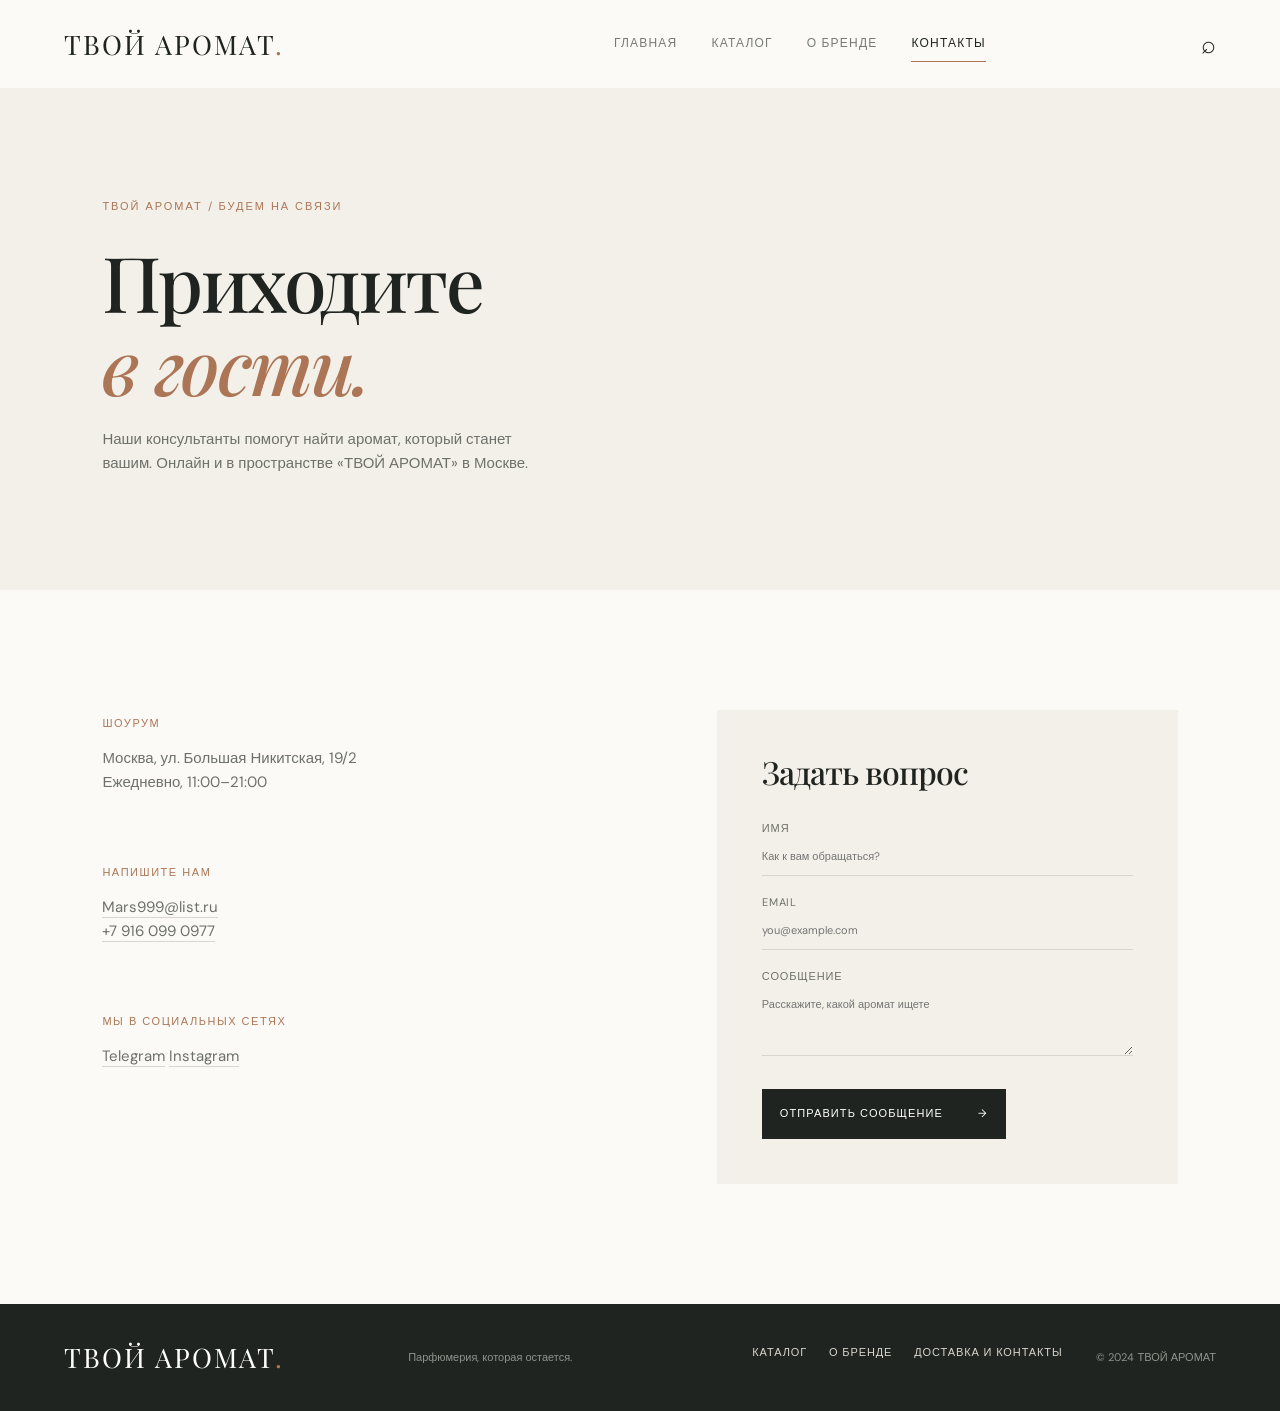
==== contacts.html @ 33c0ff0f "Add files via upload" ====
<!doctype html>
<html lang="ru">
  <head>
    <meta charset="UTF-8" />
    <meta name="viewport" content="width=device-width, initial-scale=1.0" />
    <link rel="stylesheet" href="style.css" />
    <link rel="icon" type="image/svg+xml" href="assets/favicon.svg" />
    <link rel="preconnect" href="https://fonts.googleapis.com" />
    <link rel="preconnect" href="https://fonts.gstatic.com" crossorigin />
    <link
      href="https://fonts.googleapis.com/css2?family=DM+Sans:wght@400;500;600&family=Playfair+Display:wght@500;600;700&display=swap"
      rel="stylesheet"
    />
    <title>Контакты — ТВОЙ АРОМАТ</title>
  </head>
  <body>
    <header class="site-header">
      <a class="brand" href="index.html">ТВОЙ АРОМАТ<span>.</span></a>
      <nav class="main-nav">
        <a href="index.html">Главная</a><a href="catalog.html">Каталог</a
        ><a href="about.html">О бренде</a
        ><a class="active" href="contacts.html">Контакты</a>
      </nav>
      <div class="header-actions">
        <button
          class="icon-button"
          data-search-toggle
          aria-label="Открыть поиск"
        >
          ⌕</button
        ><button class="menu-toggle" aria-label="Открыть меню">☰</button>
      </div>
    </header>
    <main>
      <section class="page-intro contact-intro">
        <p class="eyebrow">ТВОЙ АРОМАТ / будем на связи</p>
        <h1>Приходите<br /><em>в гости.</em></h1>
        <p>
          Наши консультанты помогут найти аромат, который станет вашим. Онлайн и
          в пространстве «ТВОЙ АРОМАТ» в Москве.
        </p>
      </section>
      <section class="contact-grid section-pad">
        <div class="contact-details">
          <div>
            <span>Шоурум</span>
            <p>
              Москва, ул. Большая Никитская, 19/2<br />Ежедневно, 11:00–21:00
            </p>
          </div>
          <div>
            <span>Напишите нам</span>
            <p>
              <a href="mailto:Mars999@list.ru">Mars999@list.ru</a><br /><a
                href="tel:+79160990977"
                >+7 916 099 0977</a
              >
            </p>
          </div>
          <div>
            <span>Мы в социальных сетях</span>
            <p><a href="#">Telegram</a> <a href="#">Instagram</a></p>
          </div>
        </div>
        <form class="contact-form">
          <h2>Задать вопрос</h2>
          <label
            >Имя<input type="text" placeholder="Как к вам обращаться?" /></label
          ><label
            >Email<input type="email" placeholder="you@example.com" /></label
          ><label
            >Сообщение<textarea
              placeholder="Расскажите, какой аромат ищете"
            ></textarea></label
          ><button class="button button-dark" type="submit">
            Отправить сообщение <span>→</span>
          </button>
        </form>
      </section>
    </main>
    <footer class="site-footer">
      <a class="brand" href="index.html">ТВОЙ АРОМАТ<span>.</span></a>
      <p>Парфюмерия, которая остается.</p>
      <div class="footer-links">
        <a href="catalog.html">Каталог</a><a href="about.html">О бренде</a
        ><a href="contacts.html">Доставка и контакты</a>
      </div>
      <small>© 2024 ТВОЙ АРОМАТ</small>
    </footer>
    <script src="script.js"></script>
  </body>
</html>
---- style.css ----
@import url("https://fonts.googleapis.com/css2?family=DM+Sans:wght@400;500;600&family=Playfair+Display:wght@500;600;700&display=swap");

:root {
  --ink: #202421;
  --muted: #6e716b;
  --cream: #f3f0e9;
  --paper: #fbfaf7;
  --copper: #ac7656;
  --line: #d9d5cc;
  --serif: "Playfair Display", Georgia, serif;
  --sans: "DM Sans", sans-serif;
}
* {
  box-sizing: border-box;
}
html {
  scroll-behavior: smooth;
}
body {
  margin: 0;
  background: var(--paper);
  color: var(--ink);
  font-family: var(--sans);
  font-size: 15px;
  line-height: 1.6;
}
a {
  color: inherit;
  text-decoration: none;
}
button,
input,
select,
textarea {
  font: inherit;
}
button {
  cursor: pointer;
}
.announcement {
  background: var(--ink);
  color: #f4eee5;
  font-size: 11px;
  letter-spacing: 0.08em;
  padding: 8px 5vw;
  text-align: center;
  text-transform: uppercase;
}
.announcement span {
  color: var(--copper);
  margin: 0 12px;
}
.site-header {
  align-items: center;
  background: var(--paper);
  display: flex;
  height: 88px;
  justify-content: space-between;
  padding: 0 5vw;
  position: sticky;
  top: 0;
  z-index: 20;
}
.brand {
  font-family: var(--serif);
  font-size: clamp(18px, 2.1vw, 30px);
  letter-spacing: 0.07em;
  line-height: 1;
}
.brand span {
  color: var(--copper);
}
.main-nav {
  display: flex;
  gap: 34px;
  margin-left: 10%;
}
.main-nav a {
  color: #777a75;
  font-size: 12px;
  position: relative;
  text-transform: uppercase;
  letter-spacing: 0.1em;
}
.main-nav a:after {
  background: var(--copper);
  bottom: -8px;
  content: "";
  height: 1px;
  left: 0;
  position: absolute;
  transform: scaleX(0);
  transform-origin: left;
  transition: transform 0.25s;
  width: 100%;
}
.main-nav a:hover:after,
.main-nav a.active:after {
  transform: scaleX(1);
}
.main-nav a.active {
  color: var(--ink);
}
.header-actions {
  align-items: center;
  display: flex;
  gap: 22px;
}
.icon-button,
.menu-toggle {
  background: transparent;
  border: 0;
  color: var(--ink);
  font-size: 25px;
  line-height: 1;
  padding: 0;
}
.menu-toggle {
  display: none;
  font-size: 20px;
}
.search-panel {
  background: var(--cream);
  border-bottom: 1px solid var(--line);
  display: none;
  gap: 20px;
  padding: 20px 5vw;
}
.search-panel.open {
  display: flex;
}
.search-panel input {
  background: transparent;
  border: 0;
  border-bottom: 1px solid var(--ink);
  flex: 1;
  outline: 0;
  padding: 8px 0;
}
.search-panel button {
  background: none;
  border: 0;
  text-transform: uppercase;
  font-size: 11px;
  letter-spacing: 0.1em;
}
.hero {
  background: #252a28;
  color: #fbf8f2;
  display: grid;
  grid-template-columns: 1fr 1fr;
  min-height: calc(100vh - 120px);
}
.hero-copy {
  align-self: center;
  padding: 7vw 8vw;
}
.eyebrow {
  color: var(--copper);
  font-size: 11px;
  letter-spacing: 0.18em;
  margin: 0 0 24px;
  text-transform: uppercase;
}
h1,
h2,
h3,
p {
  margin-top: 0;
}
h1,
h2 {
  font-family: var(--serif);
  font-weight: 500;
  line-height: 1.08;
}
h1 {
  font-size: clamp(44px, 6vw, 82px);
  letter-spacing: -0.03em;
  margin-bottom: 30px;
}
h2 {
  font-size: clamp(36px, 4.5vw, 64px);
  letter-spacing: -0.03em;
}
em {
  color: var(--copper);
  font-style: italic;
}
.hero-text {
  color: #bfc2bc;
  max-width: 410px;
}
.button {
  align-items: center;
  border: 0;
  display: inline-flex;
  gap: 35px;
  justify-content: space-between;
  padding: 16px 18px;
  text-transform: uppercase;
  font-size: 11px;
  letter-spacing: 0.1em;
  transition:
    transform 0.2s,
    background 0.2s;
}
.button:hover {
  transform: translateY(-3px);
}
.button-light {
  background: #f5f0e7;
  color: var(--ink);
  margin-top: 18px;
  min-width: 230px;
}
.button-dark {
  background: var(--ink);
  color: white;
}
.hero-meta {
  align-items: center;
  display: flex;
  gap: 14px;
  margin-top: 70px;
  color: #91968e;
  font-size: 11px;
}
.hero-meta i {
  background: var(--copper);
  display: block;
  height: 1px;
  width: 46px;
}
.hero-meta small {
  margin-left: 15px;
}
.hero-image {
  background:
    linear-gradient(105deg, rgba(19, 28, 26, 0.1), rgba(19, 28, 26, 0.25)),
    url("assets/kilian.jfif") center/cover;
  min-height: 500px;
  position: relative;
}
.hero-stamp {
  border: 1px solid rgba(244, 238, 224, 0.6);
  border-radius: 50%;
  color: #eee8dc;
  font-family: var(--serif);
  font-size: 16px;
  height: 112px;
  line-height: 1.1;
  padding-top: 36px;
  position: absolute;
  right: 12%;
  text-align: center;
  top: 12%;
  transform: rotate(12deg);
  width: 112px;
}
.section-pad {
  padding: 120px 8vw;
}
.section-label {
  color: var(--copper);
  font-size: 11px;
  letter-spacing: 0.15em;
  text-transform: uppercase;
}
.intro {
  background: var(--cream);
}
.intro-content {
  display: grid;
  gap: 12vw;
  grid-template-columns: 1fr 1fr;
  margin-top: 70px;
}
.intro-content h2 {
  margin: 0;
}
.intro-content p {
  color: var(--muted);
  max-width: 365px;
}
.text-link {
  border-bottom: 1px solid var(--copper);
  display: inline-flex;
  gap: 28px;
  padding-bottom: 5px;
  font-size: 11px;
  letter-spacing: 0.1em;
  text-transform: uppercase;
}
.featured {
  background: var(--paper);
}
.section-heading {
  align-items: end;
  display: flex;
  justify-content: space-between;
  margin-bottom: 48px;
}
.section-heading h2 {
  margin: 15px 0 0;
}
.product-grid {
  display: grid;
  gap: 24px;
  grid-template-columns: repeat(3, 1fr);
}
.product-card {
  min-width: 0;
}
.product-image {
  background-color: #ddd;
  display: block;
  height: 410px;
  overflow: hidden;
  position: relative;
  transition: transform 0.3s;
}
.product-image:after {
  background: rgba(255, 255, 255, 0.13);
  content: "";
  inset: 0;
  opacity: 0;
  position: absolute;
  transition: opacity 0.3s;
}
.product-image:hover {
  transform: translateY(-5px);
}
.product-image:hover:after {
  opacity: 1;
}
.img-oud {
  background:
    linear-gradient(145deg, rgba(75, 52, 33, 0.2), rgba(24, 19, 15, 0.5)),
    url("https://images.unsplash.com/photo-1594035910387-fea47794261f?auto=format&fit=crop&w=700&q=80")
      center/cover;
}
.img-santal {
  background:
    linear-gradient(145deg, rgba(203, 174, 135, 0.2), rgba(81, 62, 44, 0.3)),
    url("https://images.unsplash.com/photo-1608571423902-eed4a5ad8108?auto=format&fit=crop&w=700&q=80")
      center/cover;
}
.img-rose {
  background:
    linear-gradient(145deg, rgba(216, 156, 156, 0.15), rgba(73, 38, 35, 0.35)),
    url("https://images.unsplash.com/photo-1588405748880-12d1d2a59f75?auto=format&fit=crop&w=700&q=80")
      center/cover;
}
.img-another {
  background:
    linear-gradient(145deg, rgba(198, 199, 185, 0.2), rgba(47, 52, 44, 0.4)),
    url("https://images.unsplash.com/photo-1615634260167-c8cdede054de?auto=format&fit=crop&w=700&q=80")
      center/cover;
}
.img-gris {
  background:
    linear-gradient(145deg, rgba(191, 182, 159, 0.2), rgba(63, 58, 49, 0.35)),
    url("https://images.unsplash.com/photo-1610461888750-10bfc601b8e1?auto=format&fit=crop&w=700&q=80")
      center/cover;
}
.img-mojave {
  background:
    linear-gradient(145deg, rgba(226, 194, 157, 0.2), rgba(104, 74, 49, 0.35)),
    url("https://images.unsplash.com/photo-1541643600914-78b084683601?auto=format&fit=crop&w=700&q=80")
      center/cover;
}
.img-amber {
  background:
    linear-gradient(145deg, rgba(208, 153, 78, 0.16), rgba(56, 38, 23, 0.42)),
    url("https://images.unsplash.com/photo-1557170334-a9632e77c6e4?auto=format&fit=crop&w=700&q=80")
      center/cover;
}
.img-lilac {
  background:
    linear-gradient(145deg, rgba(173, 153, 201, 0.16), rgba(57, 41, 78, 0.4)),
    url("https://images.unsplash.com/photo-1592945403244-b3fbafd7f539?auto=format&fit=crop&w=700&q=80")
      center/cover;
}
.img-teal {
  background:
    linear-gradient(145deg, rgba(108, 183, 174, 0.18), rgba(28, 63, 65, 0.42)),
    url("https://images.unsplash.com/photo-1563170351-be82bc888aa4?auto=format&fit=crop&w=700&q=80")
      center/cover;
}
.img-noir {
  background:
    linear-gradient(145deg, rgba(107, 113, 126, 0.18), rgba(20, 23, 31, 0.5)),
    url("https://images.unsplash.com/photo-1619994403073-2cec844b8e63?auto=format&fit=crop&w=700&q=80")
      center/cover;
}
.catalog-grid .product-card:nth-child(11) .product-image {
  background:
    linear-gradient(145deg, rgba(196, 133, 71, 0.18), rgba(48, 33, 25, 0.44)),
    url("https://loremflickr.com/700/900/perfume,bottle?lock=11") center/cover;
}
.catalog-grid .product-card:nth-child(12) .product-image {
  background:
    linear-gradient(145deg, rgba(82, 146, 161, 0.18), rgba(24, 46, 60, 0.44)),
    url("https://loremflickr.com/700/900/perfume,bottle?lock=12") center/cover;
}
.catalog-grid .product-card:nth-child(13) .product-image {
  background:
    linear-gradient(145deg, rgba(191, 103, 91, 0.18), rgba(62, 29, 32, 0.44)),
    url("https://loremflickr.com/700/900/perfume,bottle?lock=13") center/cover;
}
.catalog-grid .product-card:nth-child(14) .product-image {
  background:
    linear-gradient(145deg, rgba(105, 150, 102, 0.18), rgba(30, 57, 35, 0.44)),
    url("https://loremflickr.com/700/900/perfume,bottle?lock=14") center/cover;
}
.catalog-grid .product-card:nth-child(15) .product-image {
  background:
    linear-gradient(145deg, rgba(210, 167, 76, 0.18), rgba(67, 49, 21, 0.44)),
    url("https://loremflickr.com/700/900/perfume,bottle?lock=15") center/cover;
}
.catalog-grid .product-card:nth-child(16) .product-image {
  background:
    linear-gradient(145deg, rgba(126, 105, 170, 0.18), rgba(43, 31, 69, 0.44)),
    url("https://loremflickr.com/700/900/perfume,bottle?lock=16") center/cover;
}
.catalog-grid .product-card:nth-child(17) .product-image {
  background:
    linear-gradient(145deg, rgba(224, 123, 68, 0.18), rgba(68, 33, 22, 0.44)),
    url("https://loremflickr.com/700/900/perfume,bottle?lock=17") center/cover;
}
.catalog-grid .product-card:nth-child(18) .product-image {
  background:
    linear-gradient(145deg, rgba(90, 167, 161, 0.18), rgba(24, 58, 58, 0.44)),
    url("https://loremflickr.com/700/900/perfume,bottle?lock=18") center/cover;
}
.catalog-grid .product-card:nth-child(19) .product-image {
  background:
    linear-gradient(145deg, rgba(195, 90, 129, 0.18), rgba(64, 27, 48, 0.44)),
    url("https://loremflickr.com/700/900/perfume,bottle?lock=19") center/cover;
}
.catalog-grid .product-card:nth-child(20) .product-image {
  background:
    linear-gradient(145deg, rgba(129, 157, 84, 0.18), rgba(42, 54, 27, 0.44)),
    url("https://loremflickr.com/700/900/perfume,bottle?lock=20") center/cover;
}
.catalog-grid .product-card:nth-child(21) .product-image {
  background:
    linear-gradient(145deg, rgba(216, 156, 75, 0.18), rgba(68, 45, 21, 0.44)),
    url("https://loremflickr.com/700/900/perfume,bottle?lock=21") center/cover;
}
.catalog-grid .product-card:nth-child(22) .product-image {
  background:
    linear-gradient(145deg, rgba(105, 126, 190, 0.18), rgba(34, 43, 74, 0.44)),
    url("https://loremflickr.com/700/900/perfume,bottle?lock=22") center/cover;
}
.catalog-grid .product-card:nth-child(23) .product-image {
  background:
    linear-gradient(145deg, rgba(188, 94, 76, 0.18), rgba(62, 31, 29, 0.44)),
    url("https://loremflickr.com/700/900/perfume,bottle?lock=23") center/cover;
}
.catalog-grid .product-card:nth-child(24) .product-image {
  background:
    linear-gradient(145deg, rgba(77, 155, 124, 0.18), rgba(24, 58, 47, 0.44)),
    url("https://loremflickr.com/700/900/perfume,bottle?lock=24") center/cover;
}
.catalog-grid .product-card:nth-child(25) .product-image {
  background:
    linear-gradient(145deg, rgba(210, 129, 58, 0.18), rgba(68, 39, 22, 0.44)),
    url("https://loremflickr.com/700/900/perfume,bottle?lock=25") center/cover;
}
.catalog-grid .product-card:nth-child(26) .product-image {
  background:
    linear-gradient(145deg, rgba(89, 145, 183, 0.18), rgba(25, 51, 72, 0.44)),
    url("https://loremflickr.com/700/900/perfume,bottle?lock=26") center/cover;
}
.catalog-grid .product-card:nth-child(27) .product-image {
  background:
    linear-gradient(145deg, rgba(180, 95, 158, 0.18), rgba(59, 30, 55, 0.44)),
    url("https://loremflickr.com/700/900/perfume,bottle?lock=27") center/cover;
}
.catalog-grid .product-card:nth-child(28) .product-image {
  background:
    linear-gradient(145deg, rgba(87, 169, 137, 0.18), rgba(25, 63, 46, 0.44)),
    url("https://loremflickr.com/700/900/perfume,bottle?lock=28") center/cover;
}
.catalog-grid .product-card:nth-child(29) .product-image {
  background:
    linear-gradient(145deg, rgba(211, 159, 58, 0.18), rgba(69, 47, 22, 0.44)),
    url("https://loremflickr.com/700/900/perfume,bottle?lock=29") center/cover;
}
.catalog-grid .product-card:nth-child(30) .product-image {
  background:
    linear-gradient(145deg, rgba(113, 113, 183, 0.18), rgba(39, 37, 76, 0.44)),
    url("https://loremflickr.com/700/900/perfume,bottle?lock=30") center/cover;
}
.catalog-grid .product-card:nth-child(31) .product-image {
  background:
    linear-gradient(145deg, rgba(200, 91, 73, 0.18), rgba(66, 30, 29, 0.44)),
    url("https://loremflickr.com/700/900/perfume,bottle?lock=31") center/cover;
}
.catalog-grid .product-card:nth-child(32) .product-image {
  background:
    linear-gradient(145deg, rgba(69, 153, 120, 0.18), rgba(25, 57, 46, 0.44)),
    url("https://loremflickr.com/700/900/perfume,bottle?lock=32") center/cover;
}
.catalog-grid .product-card:nth-child(33) .product-image {
  background:
    linear-gradient(145deg, rgba(220, 157, 62, 0.18), rgba(70, 47, 21, 0.44)),
    url("https://loremflickr.com/700/900/perfume,bottle?lock=33") center/cover;
}
.catalog-grid .product-card:nth-child(34) .product-image {
  background:
    linear-gradient(145deg, rgba(120, 92, 180, 0.18), rgba(45, 31, 73, 0.44)),
    url("https://loremflickr.com/700/900/perfume,bottle?lock=34") center/cover;
}
.catalog-grid .product-card:nth-child(35) .product-image {
  background:
    linear-gradient(145deg, rgba(202, 107, 66, 0.18), rgba(68, 34, 24, 0.44)),
    url("https://loremflickr.com/700/900/perfume,bottle?lock=35") center/cover;
}
.catalog-grid .product-card:nth-child(36) .product-image {
  background:
    linear-gradient(145deg, rgba(64, 140, 169, 0.18), rgba(21, 48, 65, 0.44)),
    url("https://loremflickr.com/700/900/perfume,bottle?lock=36") center/cover;
}
.catalog-grid .product-card:nth-child(37) .product-image {
  background:
    linear-gradient(145deg, rgba(212, 113, 104, 0.18), rgba(71, 34, 37, 0.44)),
    url("https://loremflickr.com/700/900/perfume,bottle?lock=37") center/cover;
}
.catalog-grid .product-card:nth-child(38) .product-image {
  background:
    linear-gradient(145deg, rgba(112, 157, 81, 0.18), rgba(35, 58, 29, 0.44)),
    url("https://loremflickr.com/700/900/perfume,bottle?lock=38") center/cover;
}
.catalog-grid .product-card:nth-child(39) .product-image {
  background:
    linear-gradient(145deg, rgba(173, 90, 168, 0.18), rgba(58, 30, 60, 0.44)),
    url("https://loremflickr.com/700/900/perfume,bottle?lock=39") center/cover;
}
.catalog-grid .product-card:nth-child(40) .product-image {
  background:
    linear-gradient(145deg, rgba(220, 170, 63, 0.18), rgba(71, 50, 19, 0.44)),
    url("https://loremflickr.com/700/900/perfume,bottle?lock=40") center/cover;
}
.catalog-grid .product-image::before {
  content: "";
  inset: 0;
  pointer-events: none;
  position: absolute;
  z-index: 0;
}
.catalog-grid .product-card:nth-child(1) .product-image::before {
  background: rgba(116, 68, 39, 0.24);
}
.catalog-grid .product-card:nth-child(2) .product-image::before {
  background: rgba(44, 83, 96, 0.26);
}
.catalog-grid .product-card:nth-child(3) .product-image::before {
  background: rgba(161, 70, 91, 0.25);
}
.catalog-grid .product-card:nth-child(4) .product-image::before {
  background: rgba(76, 104, 72, 0.27);
}
.catalog-grid .product-card:nth-child(5) .product-image::before {
  background: rgba(135, 102, 54, 0.28);
}
.catalog-grid .product-card:nth-child(6) .product-image::before {
  background: rgba(89, 62, 111, 0.25);
}
.catalog-grid .product-card:nth-child(7) .product-image::before {
  background: rgba(185, 111, 46, 0.28);
}
.catalog-grid .product-card:nth-child(8) .product-image::before {
  background: rgba(49, 103, 111, 0.27);
}
.catalog-grid .product-card:nth-child(9) .product-image::before {
  background: rgba(142, 54, 79, 0.28);
}
.catalog-grid .product-card:nth-child(10) .product-image::before {
  background: rgba(68, 114, 82, 0.28);
}
.catalog-grid .product-card:nth-child(11) .product-image::before {
  background: rgba(181, 135, 52, 0.27);
}
.catalog-grid .product-card:nth-child(12) .product-image::before {
  background: rgba(60, 82, 127, 0.27);
}
.catalog-grid .product-card:nth-child(13) .product-image::before {
  background: rgba(126, 65, 38, 0.3);
}
.catalog-grid .product-card:nth-child(14) .product-image::before {
  background: rgba(54, 115, 102, 0.28);
}
.catalog-grid .product-card:nth-child(15) .product-image::before {
  background: rgba(169, 78, 71, 0.28);
}
.catalog-grid .product-card:nth-child(16) .product-image::before {
  background: rgba(79, 92, 58, 0.29);
}
.catalog-grid .product-card:nth-child(17) .product-image::before {
  background: rgba(148, 93, 44, 0.3);
}
.catalog-grid .product-card:nth-child(18) .product-image::before {
  background: rgba(77, 68, 129, 0.27);
}
.catalog-grid .product-card:nth-child(19) .product-image::before {
  background: rgba(119, 53, 51, 0.29);
}
.catalog-grid .product-card:nth-child(20) .product-image::before {
  background: rgba(41, 105, 112, 0.3);
}
.catalog-grid .product-card:nth-child(21) .product-image::before {
  background: rgba(173, 129, 38, 0.29);
}
.catalog-grid .product-card:nth-child(22) .product-image::before {
  background: rgba(89, 61, 101, 0.3);
}
.catalog-grid .product-card:nth-child(23) .product-image::before {
  background: rgba(165, 72, 86, 0.3);
}
.catalog-grid .product-card:nth-child(24) .product-image::before {
  background: rgba(66, 117, 73, 0.3);
}
.catalog-grid .product-card:nth-child(25) .product-image::before {
  background: rgba(188, 112, 53, 0.31);
}
.catalog-grid .product-card:nth-child(26) .product-image::before {
  background: rgba(53, 93, 127, 0.3);
}
.catalog-grid .product-card:nth-child(27) .product-image::before {
  background: rgba(126, 65, 96, 0.3);
}
.catalog-grid .product-card:nth-child(28) .product-image::before {
  background: rgba(66, 112, 97, 0.31);
}
.catalog-grid .product-card:nth-child(29) .product-image::before {
  background: rgba(151, 96, 42, 0.31);
}
.catalog-grid .product-card:nth-child(30) .product-image::before {
  background: rgba(75, 77, 127, 0.3);
}
.catalog-grid .product-card:nth-child(31) .product-image::before {
  background: rgba(154, 61, 64, 0.31);
}
.catalog-grid .product-card:nth-child(32) .product-image::before {
  background: rgba(43, 109, 91, 0.31);
}
.catalog-grid .product-card:nth-child(33) .product-image::before {
  background: rgba(176, 125, 42, 0.31);
}
.catalog-grid .product-card:nth-child(34) .product-image::before {
  background: rgba(89, 63, 121, 0.31);
}
.catalog-grid .product-card:nth-child(35) .product-image::before {
  background: rgba(151, 70, 45, 0.32);
}
.catalog-grid .product-card:nth-child(36) .product-image::before {
  background: rgba(44, 103, 116, 0.32);
}
.catalog-grid .product-card:nth-child(37) .product-image::before {
  background: rgba(177, 91, 54, 0.32);
}
.catalog-grid .product-card:nth-child(38) .product-image::before {
  background: rgba(76, 105, 63, 0.32);
}
.catalog-grid .product-card:nth-child(39) .product-image::before {
  background: rgba(130, 62, 109, 0.32);
}
.catalog-grid .product-card:nth-child(40) .product-image::before {
  background: rgba(188, 136, 44, 0.32);
}
.product-tag {
  background: #f2ede4;
  color: var(--ink);
  font-size: 10px;
  left: 15px;
  padding: 5px 9px;
  position: absolute;
  text-transform: uppercase;
  top: 15px;
  z-index: 1;
}
.product-info {
  align-items: start;
  display: flex;
  justify-content: space-between;
  padding-top: 16px;
}
.product-info h3 {
  font-family: var(--serif);
  font-size: 19px;
  font-weight: 500;
  margin: 0;
}
.product-info p {
  color: var(--muted);
  font-size: 11px;
  margin: 4px 0;
}
.product-info strong {
  font-size: 12px;
  font-weight: 500;
  white-space: nowrap;
}
.split-story {
  display: grid;
  grid-template-columns: 1fr 1fr;
}
.story-image {
  background: url("https://images.unsplash.com/photo-1612817288484-6f916006741a?auto=format&fit=crop&w=1200&q=85")
    center/cover;
  min-height: 600px;
}
.story-copy {
  align-self: center;
  background: var(--cream);
  min-height: 600px;
  padding: 12vw 10vw;
}
.story-copy h2 {
  margin-bottom: 25px;
}
.story-copy p:not(.eyebrow) {
  color: var(--muted);
  margin-bottom: 30px;
  max-width: 340px;
}
.newsletter {
  background: #d8c5b4;
  text-align: center;
}
.newsletter h2 {
  margin-bottom: 18px;
}
.newsletter > p:not(.eyebrow) {
  color: #675a50;
  margin: 0 auto 28px;
  max-width: 380px;
}
.newsletter-form {
  border-bottom: 1px solid #75695f;
  display: flex;
  margin: 0 auto;
  max-width: 420px;
}
.newsletter-form input {
  background: transparent;
  border: 0;
  flex: 1;
  outline: 0;
  padding: 14px 0;
}
.newsletter-form button {
  background: transparent;
  border: 0;
  font-size: 11px;
  letter-spacing: 0.08em;
  text-transform: uppercase;
}
.site-footer {
  background: var(--ink);
  color: #d9d5cc;
  display: grid;
  gap: 16px;
  grid-template-columns: 1fr 1fr 1fr auto;
  padding: 40px 5vw;
}
.site-footer .brand {
  color: white;
}
.site-footer p,
.site-footer small {
  color: #8e938c;
  font-size: 11px;
  margin: 5px 0;
}
.footer-links {
  display: flex;
  gap: 22px;
  font-size: 11px;
  text-transform: uppercase;
  letter-spacing: 0.08em;
}
.page-intro {
  background: var(--cream);
  padding: 110px 8vw 100px;
}
.page-intro h1,
.about-hero h1 {
  margin-bottom: 22px;
}
.page-intro > p:last-child {
  color: var(--muted);
  max-width: 450px;
}
.catalog-section {
  padding-top: 60px;
}
.catalog-toolbar {
  align-items: center;
  display: flex;
  justify-content: space-between;
  margin-bottom: 42px;
}
.filter-buttons {
  display: flex;
  gap: 23px;
}
.filter-button {
  background: none;
  border: 0;
  border-bottom: 1px solid transparent;
  color: var(--muted);
  font-size: 12px;
  padding: 5px 0;
}
.filter-button span {
  color: var(--copper);
  font-size: 10px;
  margin-left: 4px;
}
.filter-button.active {
  border-color: var(--ink);
  color: var(--ink);
}
.catalog-toolbar select {
  background: transparent;
  border: 0;
  color: var(--muted);
  font-size: 11px;
  outline: 0;
}
.catalog-grid {
  grid-template-columns: repeat(3, 1fr);
  row-gap: 60px;
}
.no-results {
  color: var(--muted);
  display: none;
  padding: 40px 0;
  text-align: center;
}
.about-hero {
  align-items: end;
  background: var(--ink);
  color: white;
  display: grid;
  gap: 12vw;
  grid-template-columns: 1fr 1fr;
  padding: 110px 8vw;
}
.about-hero p:last-child {
  color: #bfc2bc;
  max-width: 380px;
}
.manifesto {
  display: grid;
  gap: 12vw;
  grid-template-columns: 1fr 2fr;
}
.manifesto-text > p {
  font-family: var(--serif);
  font-size: clamp(27px, 3.2vw, 44px);
  line-height: 1.25;
  max-width: 720px;
}
.values {
  border-top: 1px solid var(--line);
  display: grid;
  gap: 25px;
  grid-template-columns: repeat(3, 1fr);
  margin-top: 70px;
  padding-top: 20px;
}
.values b {
  color: var(--copper);
  font-size: 11px;
  font-weight: 400;
}
.values h3 {
  font-family: var(--serif);
  font-size: 20px;
  font-weight: 500;
  margin: 28px 0 8px;
}
.values p {
  color: var(--muted);
  font-size: 13px;
}
.contact-grid {
  display: grid;
  gap: 12vw;
  grid-template-columns: 1fr 1fr;
}
.contact-details {
  display: flex;
  flex-direction: column;
  gap: 50px;
}
.contact-details span {
  color: var(--copper);
  font-size: 11px;
  letter-spacing: 0.14em;
  text-transform: uppercase;
}
.contact-details p {
  color: var(--muted);
  margin-top: 12px;
}
.contact-details a {
  border-bottom: 1px solid var(--line);
}
.contact-form {
  background: var(--cream);
  padding: 45px;
}
.contact-form h2 {
  font-size: 32px;
  margin-bottom: 30px;
}
.contact-form label {
  color: var(--muted);
  display: block;
  font-size: 11px;
  margin-bottom: 18px;
  text-transform: uppercase;
  letter-spacing: 0.08em;
}
.contact-form input,
.contact-form textarea {
  background: transparent;
  border: 0;
  border-bottom: 1px solid var(--line);
  display: block;
  outline: 0;
  padding: 10px 0;
  width: 100%;
}
.contact-form textarea {
  min-height: 70px;
  resize: vertical;
}
.contact-form .button {
  margin-top: 15px;
}
@media (max-width: 760px) {
  .main-nav {
    background: var(--paper);
    display: none;
    flex-direction: column;
    gap: 22px;
    left: 0;
    padding: 25px 5vw;
    position: absolute;
    right: 0;
    top: 72px;
    z-index: 10;
  }
  .main-nav.open {
    display: flex;
  }
  .menu-toggle {
    display: block;
  }
  .site-header {
    height: 72px;
  }
  .hero,
  .split-story,
  .about-hero,
  .manifesto,
  .contact-grid {
    grid-template-columns: 1fr;
  }
  .hero-copy {
    order: 2;
    padding: 70px 8vw 80px;
  }
  .hero-image {
    min-height: 470px;
  }
  .intro-content {
    gap: 30px;
    grid-template-columns: 1fr;
    margin-top: 40px;
  }
  .section-pad {
    padding: 75px 7vw;
  }
  .product-grid,
  .catalog-grid {
    grid-template-columns: repeat(2, 1fr);
    gap: 35px 14px;
  }
  .product-image {
    height: 290px;
  }
  .product-info {
    display: block;
  }
  .product-info strong {
    display: block;
    margin-top: 8px;
  }
  .section-heading {
    align-items: start;
    display: block;
  }
  .section-heading .text-link {
    margin-top: 22px;
  }
  .story-image {
    min-height: 400px;
  }
  .story-copy {
    min-height: 0;
    padding: 75px 10vw;
  }
  .site-footer {
    grid-template-columns: 1fr;
    gap: 18px;
  }
  .footer-links {
    flex-wrap: wrap;
  }
  .page-intro,
  .about-hero {
    padding: 80px 7vw;
  }
  .catalog-toolbar {
    align-items: start;
    flex-direction: column;
    gap: 22px;
  }
  .filter-buttons {
    gap: 14px;
  }
  .values {
    gap: 20px;
    grid-template-columns: 1fr;
    margin-top: 45px;
  }
  .contact-form {
    padding: 30px 22px;
  }
}
@media (max-width: 390px) {
  .product-grid,
  .catalog-grid {
    grid-template-columns: 1fr;
  }
  .product-image {
    height: 380px;
  }
  .hero-meta {
    margin-top: 45px;
  }
  .hero-meta small {
    display: none;
  }
}

/* Local product artwork keeps the catalog visible without external image services. */
.img-amber {
  background-image: url("assets/amber.svg");
}
.img-lilac {
  background-image: url("assets/lilac.svg");
}
.img-teal {
  background-image: url("assets/teal.svg");
}
.img-noir {
  background-image: url("assets/noir.svg");
}
.img-gris {
  background-image: url("assets/musk.svg");
}
.img-mojave {
  background-image: url("assets/citrus.svg");
}
.img-oud {
  background-image: url("assets/oud.svg");
}
.img-santal {
  background-image: url("assets/sage.svg");
}
.img-rose {
  background-image: url("assets/rose.svg");
}
.img-another {
  background-image: url("assets/saffron.svg");
}
.catalog-grid .product-card:nth-child(11) .product-image {
  background-image: url("assets/sage.svg");
}
.catalog-grid .product-card:nth-child(12) .product-image {
  background-image: url("assets/teal.svg");
}
.catalog-grid .product-card:nth-child(13) .product-image {
  background-image: url("assets/rose.svg");
}
.catalog-grid .product-card:nth-child(14) .product-image {
  background-image: url("assets/noir.svg");
}
.catalog-grid .product-card:nth-child(15) .product-image {
  background-image: url("assets/citrus.svg");
}
.catalog-grid .product-card:nth-child(16) .product-image {
  background-image: url("assets/lilac.svg");
}
.catalog-grid .product-card:nth-child(17) .product-image {
  background-image: url("assets/amber.svg");
}
.catalog-grid .product-card:nth-child(18) .product-image {
  background-image: url("assets/musk.svg");
}
.catalog-grid .product-card:nth-child(19) .product-image {
  background-image: url("assets/saffron.svg");
}
.catalog-grid .product-card:nth-child(20) .product-image {
  background-image: url("assets/oud.svg");
}
.catalog-grid .product-card:nth-child(21) .product-image {
  background-image: url("assets/rose.svg");
}
.catalog-grid .product-card:nth-child(22) .product-image {
  background-image: url("assets/sage.svg");
}
.catalog-grid .product-card:nth-child(23) .product-image {
  background-image: url("assets/citrus.svg");
}
.catalog-grid .product-card:nth-child(24) .product-image {
  background-image: url("assets/noir.svg");
}
.catalog-grid .product-card:nth-child(25) .product-image {
  background-image: url("assets/teal.svg");
}
.catalog-grid .product-card:nth-child(26) .product-image {
  background-image: url("assets/lilac.svg");
}
.catalog-grid .product-card:nth-child(27) .product-image {
  background-image: url("assets/amber.svg");
}
.catalog-grid .product-card:nth-child(28) .product-image {
  background-image: url("assets/musk.svg");
}
.catalog-grid .product-card:nth-child(29) .product-image {
  background-image: url("assets/oud.svg");
}
.catalog-grid .product-card:nth-child(30) .product-image {
  background-image: url("assets/saffron.svg");
}
.catalog-grid .product-card:nth-child(31) .product-image {
  background-image: url("assets/rose.svg");
}
.catalog-grid .product-card:nth-child(32) .product-image {
  background-image: url("assets/citrus.svg");
}
.catalog-grid .product-card:nth-child(33) .product-image {
  background-image: url("assets/teal.svg");
}
.catalog-grid .product-card:nth-child(34) .product-image {
  background-image: url("assets/sage.svg");
}
.catalog-grid .product-card:nth-child(35) .product-image {
  background-image: url("assets/noir.svg");
}
.catalog-grid .product-card:nth-child(36) .product-image {
  background-image: url("assets/lilac.svg");
}
.catalog-grid .product-card:nth-child(37) .product-image {
  background-image: url("assets/amber.svg");
}
.catalog-grid .product-card:nth-child(38) .product-image {
  background-image: url("assets/musk.svg");
}
.catalog-grid .product-card:nth-child(39) .product-image {
  background-image: url("assets/oud.svg");
}
.catalog-grid .product-card:nth-child(40) .product-image {
  background-image: url("assets/saffron.svg");
}

/* Real product photography for every catalog card. */
.catalog-grid .product-card:nth-child(1) .product-image {
  background-image: url("https://images.unsplash.com/photo-1594035910387-fea47794261f?auto=format&fit=crop&w=700&q=85");
}
.catalog-grid .product-card:nth-child(2) .product-image {
  background-image: url("https://images.unsplash.com/photo-1608571423902-eed4a5ad8108?auto=format&fit=crop&w=700&q=85");
}
.catalog-grid .product-card:nth-child(3) .product-image {
  background-image: url("https://images.unsplash.com/photo-1588405748880-12d1d2a59f75?auto=format&fit=crop&w=700&q=85");
}
.catalog-grid .product-card:nth-child(4) .product-image {
  background-image: url("https://images.unsplash.com/photo-1615634260167-c8cdede054de?auto=format&fit=crop&w=700&q=85");
}
.catalog-grid .product-card:nth-child(5) .product-image {
  background-image: url("https://images.unsplash.com/photo-1610461888750-10bfc601b8e1?auto=format&fit=crop&w=700&q=85");
}
.catalog-grid .product-card:nth-child(6) .product-image {
  background-image: url("https://images.unsplash.com/photo-1541643600914-78b084683601?auto=format&fit=crop&w=700&q=85");
}
.catalog-grid .product-card:nth-child(7) .product-image {
  background-image: url("https://images.unsplash.com/photo-1557170334-a9632e77c6e4?auto=format&fit=crop&w=700&q=85");
}
.catalog-grid .product-card:nth-child(8) .product-image {
  background-image: url("https://images.unsplash.com/photo-1592945403244-b3fbafd7f539?auto=format&fit=crop&w=700&q=85");
}
.catalog-grid .product-card:nth-child(9) .product-image {
  background-image: url("https://images.unsplash.com/photo-1563170351-be82bc888aa4?auto=format&fit=crop&w=700&q=85");
}
.catalog-grid .product-card:nth-child(10) .product-image {
  background-image: url("https://images.unsplash.com/photo-1619994403073-2cec844b8e63?auto=format&fit=crop&w=700&q=85");
}
.catalog-grid .product-card:nth-child(11) .product-image {
  background-image: url("https://images.unsplash.com/photo-1523293182086-765756c3e7b0?auto=format&fit=crop&w=700&q=85");
}
.catalog-grid .product-card:nth-child(12) .product-image {
  background-image: url("https://images.unsplash.com/photo-1523779917675-b6ed3a42a561?auto=format&fit=crop&w=700&q=85");
}
.catalog-grid .product-card:nth-child(13) .product-image {
  background-image: url("https://images.unsplash.com/photo-1587017539504-67cfbddac569?auto=format&fit=crop&w=700&q=85");
}
.catalog-grid .product-card:nth-child(14) .product-image {
  background-image: url("https://images.unsplash.com/photo-1595425970377-c9703cf48b6d?auto=format&fit=crop&w=700&q=85");
}
.catalog-grid .product-card:nth-child(15) .product-image {
  background-image: url("https://images.unsplash.com/photo-1515377905703-c4788e51af15?auto=format&fit=crop&w=700&q=85");
}
.catalog-grid .product-card:nth-child(16) .product-image {
  background-image: url("https://images.unsplash.com/photo-1512436991641-6745cdb1723f?auto=format&fit=crop&w=700&q=85");
}
.catalog-grid .product-card:nth-child(17) .product-image {
  background-image: url("https://images.unsplash.com/photo-1525507119028-ed4c629a60a3?auto=format&fit=crop&w=700&q=85");
}
.catalog-grid .product-card:nth-child(18) .product-image {
  background-image: url("https://images.unsplash.com/photo-1487412720507-e7ab37603c6f?auto=format&fit=crop&w=700&q=85");
}
.catalog-grid .product-card:nth-child(19) .product-image {
  background-image: url("https://images.unsplash.com/photo-1483985988355-763728e1935b?auto=format&fit=crop&w=700&q=85");
}
.catalog-grid .product-card:nth-child(20) .product-image {
  background-image: url("https://images.unsplash.com/photo-1529139574466-a303027c1d8b?auto=format&fit=crop&w=700&q=85");
}
.catalog-grid .product-card:nth-child(21) .product-image {
  background-image: url("https://images.unsplash.com/photo-1522337360788-8b13dee7a37e?auto=format&fit=crop&w=700&q=85");
}
.catalog-grid .product-card:nth-child(22) .product-image {
  background-image: url("https://images.unsplash.com/photo-1535632066927-ab7c9ab60908?auto=format&fit=crop&w=700&q=85");
}
.catalog-grid .product-card:nth-child(23) .product-image {
  background-image: url("https://images.unsplash.com/photo-1490481651871-ab68de25d43d?auto=format&fit=crop&w=700&q=85");
}
.catalog-grid .product-card:nth-child(24) .product-image {
  background-image: url("https://images.unsplash.com/photo-1496747611176-843222e1e57c?auto=format&fit=crop&w=700&q=85");
}
.catalog-grid .product-card:nth-child(25) .product-image {
  background-image: url("https://images.unsplash.com/photo-1515886657613-9f3515b0c78f?auto=format&fit=crop&w=700&q=85");
}
.catalog-grid .product-card:nth-child(26) .product-image {
  background-image: url("https://images.unsplash.com/photo-1516981879613-9b9e7d6a44f5?auto=format&fit=crop&w=700&q=85");
}
.catalog-grid .product-card:nth-child(27) .product-image {
  background-image: url("https://images.unsplash.com/photo-1556228578-8f92e9e8c0b5?auto=format&fit=crop&w=700&q=85");
}
.catalog-grid .product-card:nth-child(28) .product-image {
  background-image: url("https://images.unsplash.com/photo-1547887538-e3a2f32cb1cc?auto=format&fit=crop&w=700&q=85");
}
.catalog-grid .product-card:nth-child(29) .product-image {
  background-image: url("https://images.unsplash.com/photo-1612817288484-6f916006741a?auto=format&fit=crop&w=700&q=85");
}
.catalog-grid .product-card:nth-child(30) .product-image {
  background-image: url("https://images.unsplash.com/photo-1506794778202-cad84cf45f1d?auto=format&fit=crop&w=700&q=85");
}
.catalog-grid .product-card:nth-child(31) .product-image {
  background-image: url("https://images.unsplash.com/photo-1492562080023-ab3db95bfbce?auto=format&fit=crop&w=700&q=85");
}
.catalog-grid .product-card:nth-child(32) .product-image {
  background-image: url("https://images.unsplash.com/photo-1526045612212-70c100bf72d5?auto=format&fit=crop&w=700&q=85");
}
.catalog-grid .product-card:nth-child(33) .product-image {
  background-image: url("https://images.unsplash.com/photo-1517841905240-472988babdf9?auto=format&fit=crop&w=700&q=85");
}
.catalog-grid .product-card:nth-child(34) .product-image {
  background-image: url("https://images.unsplash.com/photo-1503602642458-137f7f0c5d0d?auto=format&fit=crop&w=700&q=85");
}
.catalog-grid .product-card:nth-child(35) .product-image {
  background-image: url("https://images.unsplash.com/photo-1492707892479-7bc8d5a4ee93?auto=format&fit=crop&w=700&q=85");
}
.catalog-grid .product-card:nth-child(36) .product-image {
  background-image: url("https://images.unsplash.com/photo-1494438639946-1ebd1d20bf85?auto=format&fit=crop&w=700&q=85");
}
.catalog-grid .product-card:nth-child(37) .product-image {
  background-image: url("https://images.unsplash.com/photo-1473188588951-028e9f6a9f7a?auto=format&fit=crop&w=700&q=85");
}
.catalog-grid .product-card:nth-child(38) .product-image {
  background-image: url("https://images.unsplash.com/photo-1481277542470-605612bd2d61?auto=format&fit=crop&w=700&q=85");
}
.catalog-grid .product-card:nth-child(39) .product-image {
  background-image: url("https://images.unsplash.com/photo-1497366754035-f200968a6e72?auto=format&fit=crop&w=700&q=85");
}
.catalog-grid .product-card:nth-child(40) .product-image {
  background-image: url("https://images.unsplash.com/photo-1490474418585-ba9bad8fd0ea?auto=format&fit=crop&w=700&q=85");
}
.catalog-grid .product-card:nth-child(n + 13) {
  display: none;
}
.catalog-grid .product-image {
  background-position: center center !important;
  background-repeat: no-repeat !important;
  background-size: cover !important;
}
.catalog-grid .product-card:nth-child(10) .product-image {
  background-size: contain !important;
}
.img-khamrah {
  background-image: url("assets/Khamrah.jpg") !important;
}
.catalog-grid .product-card[data-name="Khamrah"] .product-image {
  background-size: contain !important;
}
.img-tom-ford-black-orchid {
  background-image: url("assets/Tom Ford Black Orchid.jpg") !important;
}
.catalog-grid .product-card[data-name="Tom Ford Black Orchid"] .product-image {
  background-size: contain !important;
}

/* Match each fragrance card to the photo renamed by the user. */
.img-oud-for-greatness {
  background-image: url("assets/out of greadnes.webp") !important;
}
.img-santal-33 {
  background-image: url("assets/Santal 33.jfif") !important;
}
.img-delina-exclusif {
  background-image: url("assets/Delina Exclusif.webp") !important;
}
.img-another-13 {
  background-image: url("assets/another13.webp") !important;
}
.img-gris-charnel {
  background-image: url("assets/Gris Charnel.png") !important;
}
.img-mojave-ghost {
  background-image: url("assets/Mojave Ghost.webp") !important;
}
.img-baccarat-rouge-540 {
  background-image: url("assets/Baccarat Rouge 540.jpg") !important;
}
.img-the-matcha-26 {
  background-image: url("assets/Thé Matcha 26.webp") !important;
}
.img-oud-satin-mood {
  background-image: url("assets/Oud Satin Mood.webp") !important;
}
.img-bal-dafrique {
  background-image: url("assets/Bal d'Afrique.webp") !important;
}
.catalog-grid .product-card:nth-child(1) .product-image {
  background-image: url("assets/oud-for-greatness.svg");
}
.catalog-grid .product-card:nth-child(2) .product-image {
  background-image: url("assets/santal-33.svg");
}
.catalog-grid .product-card:nth-child(3) .product-image {
  background-image: url("assets/delina-exclusif.svg");
}
.catalog-grid .product-card:nth-child(4) .product-image {
  background-image: url("assets/another-13.svg");
}
.catalog-grid .product-card:nth-child(5) .product-image {
  background-image: url("assets/gris-charnel.svg");
}
.catalog-grid .product-card:nth-child(6) .product-image {
  background-image: url("assets/mojave-ghost.svg");
}
.catalog-grid .product-card:nth-child(7) .product-image {
  background-image: url("assets/baccarat-rouge-540.svg");
}
.catalog-grid .product-card:nth-child(8) .product-image {
  background-image: url("assets/the-matcha-26.svg");
}
.catalog-grid .product-card:nth-child(9) .product-image {
  background-image: url("assets/oud-satin-mood.svg");
}
.catalog-grid .product-card:nth-child(10) .product-image {
  background-image: url("assets/bal-dafrique.svg");
}
.img-oud-for-greatness {
  background: url("assets/oud-for-greatness.svg") center/cover;
}
.img-santal-33 {
  background: url("assets/santal-33.svg") center/cover;
}
.img-delina-exclusif {
  background: url("assets/delina-exclusif.svg") center/cover;
}
.img-another-13 {
  background: url("assets/another-13.svg") center/cover;
}
.img-gris-charnel {
  background: url("assets/gris-charnel.svg") center/cover;
}
.img-mojave-ghost {
  background: url("assets/mojave-ghost.svg") center/cover;
}
.img-baccarat-rouge-540 {
  background: url("assets/baccarat-rouge-540.svg") center/cover;
}
.img-the-matcha-26 {
  background: url("assets/the-matcha-26.svg") center/cover;
}
.img-oud-satin-mood {
  background: url("assets/oud-satin-mood.svg") center/cover;
}
.img-bal-dafrique {
  background: url("assets/bal-dafrique.svg") center/cover;
}

/* Real-life photo layer with a matching local fallback for each fragrance. */
.img-oud-for-greatness {
  background-image:
    url("https://loremflickr.com/700/900/perfume,oud?lock=101"),
    url("assets/oud-for-greatness.svg");
}
.img-santal-33 {
  background-image:
    url("https://loremflickr.com/700/900/perfume,sandalwood?lock=102"),
    url("assets/santal-33.svg");
}
.img-delina-exclusif {
  background-image:
    url("https://loremflickr.com/700/900/perfume,rose?lock=103"),
    url("assets/delina-exclusif.svg");
}
.img-another-13 {
  background-image:
    url("https://loremflickr.com/700/900/perfume,musk?lock=104"),
    url("assets/another-13.svg");
}
.img-gris-charnel {
  background-image:
    url("https://loremflickr.com/700/900/perfume,fig?lock=105"),
    url("assets/gris-charnel.svg");
}
.img-mojave-ghost {
  background-image:
    url("https://loremflickr.com/700/900/perfume,desert?lock=106"),
    url("assets/mojave-ghost.svg");
}
.img-baccarat-rouge-540 {
  background-image:
    url("https://loremflickr.com/700/900/perfume,crystal?lock=107"),
    url("assets/baccarat-rouge-540.svg");
}
.img-the-matcha-26 {
  background-image:
    url("https://loremflickr.com/700/900/perfume,matcha?lock=108"),
    url("assets/the-matcha-26.svg");
}
.img-oud-satin-mood {
  background-image:
    url("https://loremflickr.com/700/900/perfume,vanilla?lock=109"),
    url("assets/oud-satin-mood.svg");
}
.img-bal-dafrique {
  background-image:
    url("https://loremflickr.com/700/900/perfume,orange?lock=110"),
    url("assets/bal-dafrique.svg");
}
.catalog-grid .product-card:nth-child(1) .product-image {
  background-image:
    url("https://loremflickr.com/700/900/perfume,oud?lock=101"),
    url("assets/oud-for-greatness.svg");
}
.catalog-grid .product-card:nth-child(2) .product-image {
  background-image:
    url("https://loremflickr.com/700/900/perfume,sandalwood?lock=102"),
    url("assets/santal-33.svg");
}
.catalog-grid .product-card:nth-child(3) .product-image {
  background-image:
    url("https://loremflickr.com/700/900/perfume,rose?lock=103"),
    url("assets/delina-exclusif.svg");
}
.catalog-grid .product-card:nth-child(4) .product-image {
  background-image:
    url("https://loremflickr.com/700/900/perfume,musk?lock=104"),
    url("assets/another-13.svg");
}
.catalog-grid .product-card:nth-child(5) .product-image {
  background-image:
    url("https://loremflickr.com/700/900/perfume,fig?lock=105"),
    url("assets/gris-charnel.svg");
}
.catalog-grid .product-card:nth-child(6) .product-image {
  background-image:
    url("https://loremflickr.com/700/900/perfume,desert?lock=106"),
    url("assets/mojave-ghost.svg");
}
.catalog-grid .product-card:nth-child(7) .product-image {
  background-image:
    url("https://loremflickr.com/700/900/perfume,crystal?lock=107"),
    url("assets/baccarat-rouge-540.svg");
}
.catalog-grid .product-card:nth-child(8) .product-image {
  background-image:
    url("https://loremflickr.com/700/900/perfume,matcha?lock=108"),
    url("assets/the-matcha-26.svg");
}
.catalog-grid .product-card:nth-child(9) .product-image {
  background-image:
    url("https://loremflickr.com/700/900/perfume,vanilla?lock=109"),
    url("assets/oud-satin-mood.svg");
}
.catalog-grid .product-card:nth-child(10) .product-image {
  background-image:
    url("https://loremflickr.com/700/900/perfume,orange?lock=110"),
    url("assets/bal-dafrique.svg");
}

/* Studio photography only: no illustrated fallback in the visible cards. */
.img-oud-for-greatness {
  background-image: url("https://images.unsplash.com/photo-1594035910387-fea47794261f?auto=format&fit=crop&w=900&q=90");
}
.img-santal-33 {
  background-image: url("https://images.unsplash.com/photo-1608571423902-eed4a5ad8108?auto=format&fit=crop&w=900&q=90");
}
.img-delina-exclusif {
  background-image: url("https://images.unsplash.com/photo-1588405748880-12d1d2a59f75?auto=format&fit=crop&w=900&q=90");
}
.img-another-13 {
  background-image: url("https://images.unsplash.com/photo-1615634260167-c8cdede054de?auto=format&fit=crop&w=900&q=90");
}
.img-gris-charnel {
  background-image: url("https://images.unsplash.com/photo-1610461888750-10bfc601b8e1?auto=format&fit=crop&w=900&q=90");
}
.img-mojave-ghost {
  background-image: url("https://images.unsplash.com/photo-1541643600914-78b084683601?auto=format&fit=crop&w=900&q=90");
}
.img-baccarat-rouge-540 {
  background-image: url("https://images.unsplash.com/photo-1557170334-a9632e77c6e4?auto=format&fit=crop&w=900&q=90");
}
.img-the-matcha-26 {
  background-image: url("https://images.unsplash.com/photo-1592945403244-b3fbafd7f539?auto=format&fit=crop&w=900&q=90");
}
.img-oud-satin-mood {
  background-image: url("https://images.unsplash.com/photo-1563170351-be82bc888aa4?auto=format&fit=crop&w=900&q=90");
}
.img-bal-dafrique {
  background-image: url("https://images.unsplash.com/photo-1619994403073-2cec844b8e63?auto=format&fit=crop&w=900&q=90");
}
.catalog-grid .product-card:nth-child(1) .product-image {
  background-image: url("https://images.unsplash.com/photo-1594035910387-fea47794261f?auto=format&fit=crop&w=900&q=90");
}
.catalog-grid .product-card:nth-child(2) .product-image {
  background-image: url("https://images.unsplash.com/photo-1608571423902-eed4a5ad8108?auto=format&fit=crop&w=900&q=90");
}
.catalog-grid .product-card:nth-child(3) .product-image {
  background-image: url("https://images.unsplash.com/photo-1588405748880-12d1d2a59f75?auto=format&fit=crop&w=900&q=90");
}
.catalog-grid .product-card:nth-child(4) .product-image {
  background-image: url("https://images.unsplash.com/photo-1615634260167-c8cdede054de?auto=format&fit=crop&w=900&q=90");
}
.catalog-grid .product-card:nth-child(5) .product-image {
  background-image: url("https://images.unsplash.com/photo-1610461888750-10bfc601b8e1?auto=format&fit=crop&w=900&q=90");
}
.catalog-grid .product-card:nth-child(6) .product-image {
  background-image: url("https://images.unsplash.com/photo-1541643600914-78b084683601?auto=format&fit=crop&w=900&q=90");
}
.catalog-grid .product-card:nth-child(7) .product-image {
  background-image: url("https://images.unsplash.com/photo-1557170334-a9632e77c6e4?auto=format&fit=crop&w=900&q=90");
}
.catalog-grid .product-card:nth-child(8) .product-image {
  background-image: url("https://images.unsplash.com/photo-1592945403244-b3fbafd7f539?auto=format&fit=crop&w=900&q=90");
}
.catalog-grid .product-card:nth-child(9) .product-image {
  background-image: url("https://images.unsplash.com/photo-1563170351-be82bc888aa4?auto=format&fit=crop&w=900&q=90");
}
.catalog-grid .product-card:nth-child(10) .product-image {
  background-image: url("https://images.unsplash.com/photo-1619994403073-2cec844b8e63?auto=format&fit=crop&w=900&q=90");
}

/* User-provided real product photos. */
.img-oud-for-greatness {
  background-image: url("assets/out of greadnes.webp") !important;
}
.img-santal-33 {
  background-image: url("assets/Santal 33.jfif") !important;
}
.img-delina-exclusif {
  background-image: url("assets/Delina Exclusif.webp") !important;
}
.img-another-13 {
  background-image: url("assets/another13.webp") !important;
}
.img-gris-charnel {
  background-image: url("assets/Gris Charnel.png") !important;
}
.img-mojave-ghost {
  background-image: url("assets/Mojave Ghost.webp") !important;
}
.img-baccarat-rouge-540 {
  background-image: url("assets/Baccarat Rouge 540.jpg") !important;
}
.img-the-matcha-26 {
  background-image: url("assets/Thé Matcha 26.webp") !important;
}
.img-oud-satin-mood {
  background-image: url("assets/Oud Satin Mood.webp") !important;
}
.img-bal-dafrique {
  background-image: url("assets/Bal d'Afrique.webp") !important;
}
.catalog-grid .product-image {
  background-position: center center !important;
  background-repeat: no-repeat !important;
  background-size: cover !important;
}
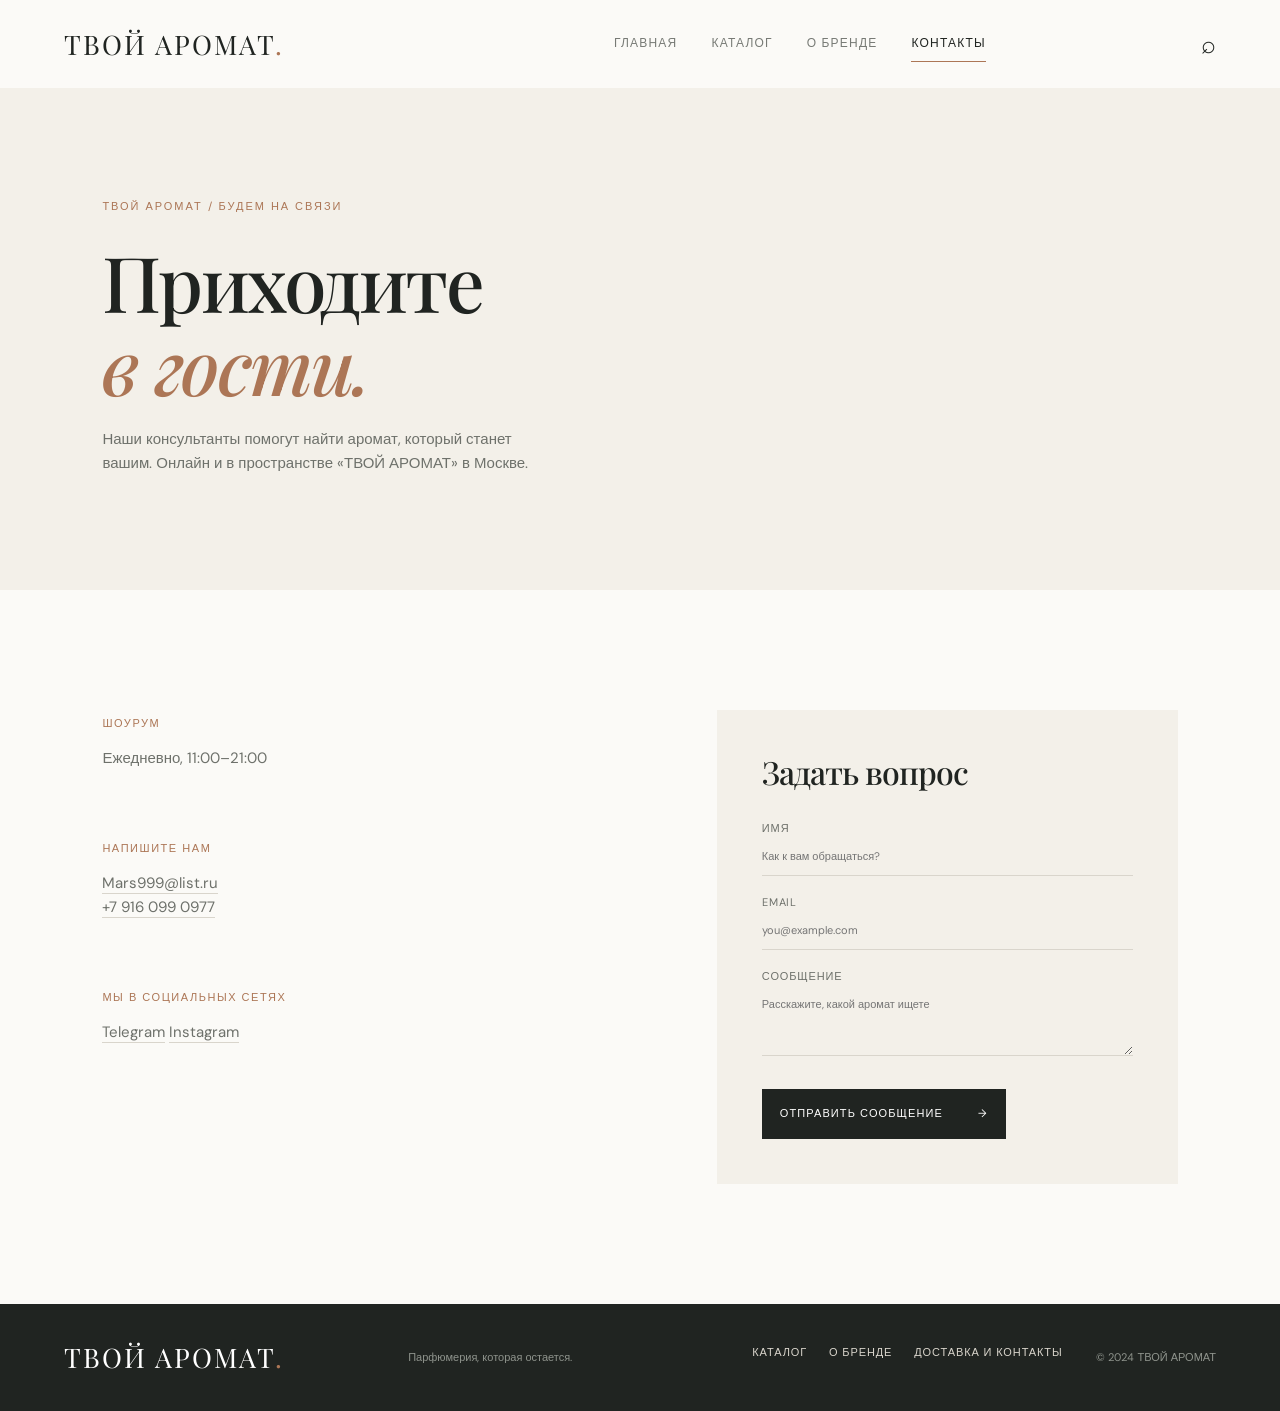
==== commit b026a7ca: "Add files via upload" ====
--- a/contacts.html
+++ b/contacts.html
@@ -44,9 +44,7 @@
         <div class="contact-details">
           <div>
             <span>Шоурум</span>
-            <p>
-              Москва, ул. Большая Никитская, 19/2<br />Ежедневно, 11:00–21:00
-            </p>
+            <p>Ежедневно, 11:00–21:00</p>
           </div>
           <div>
             <span>Напишите нам</span>
